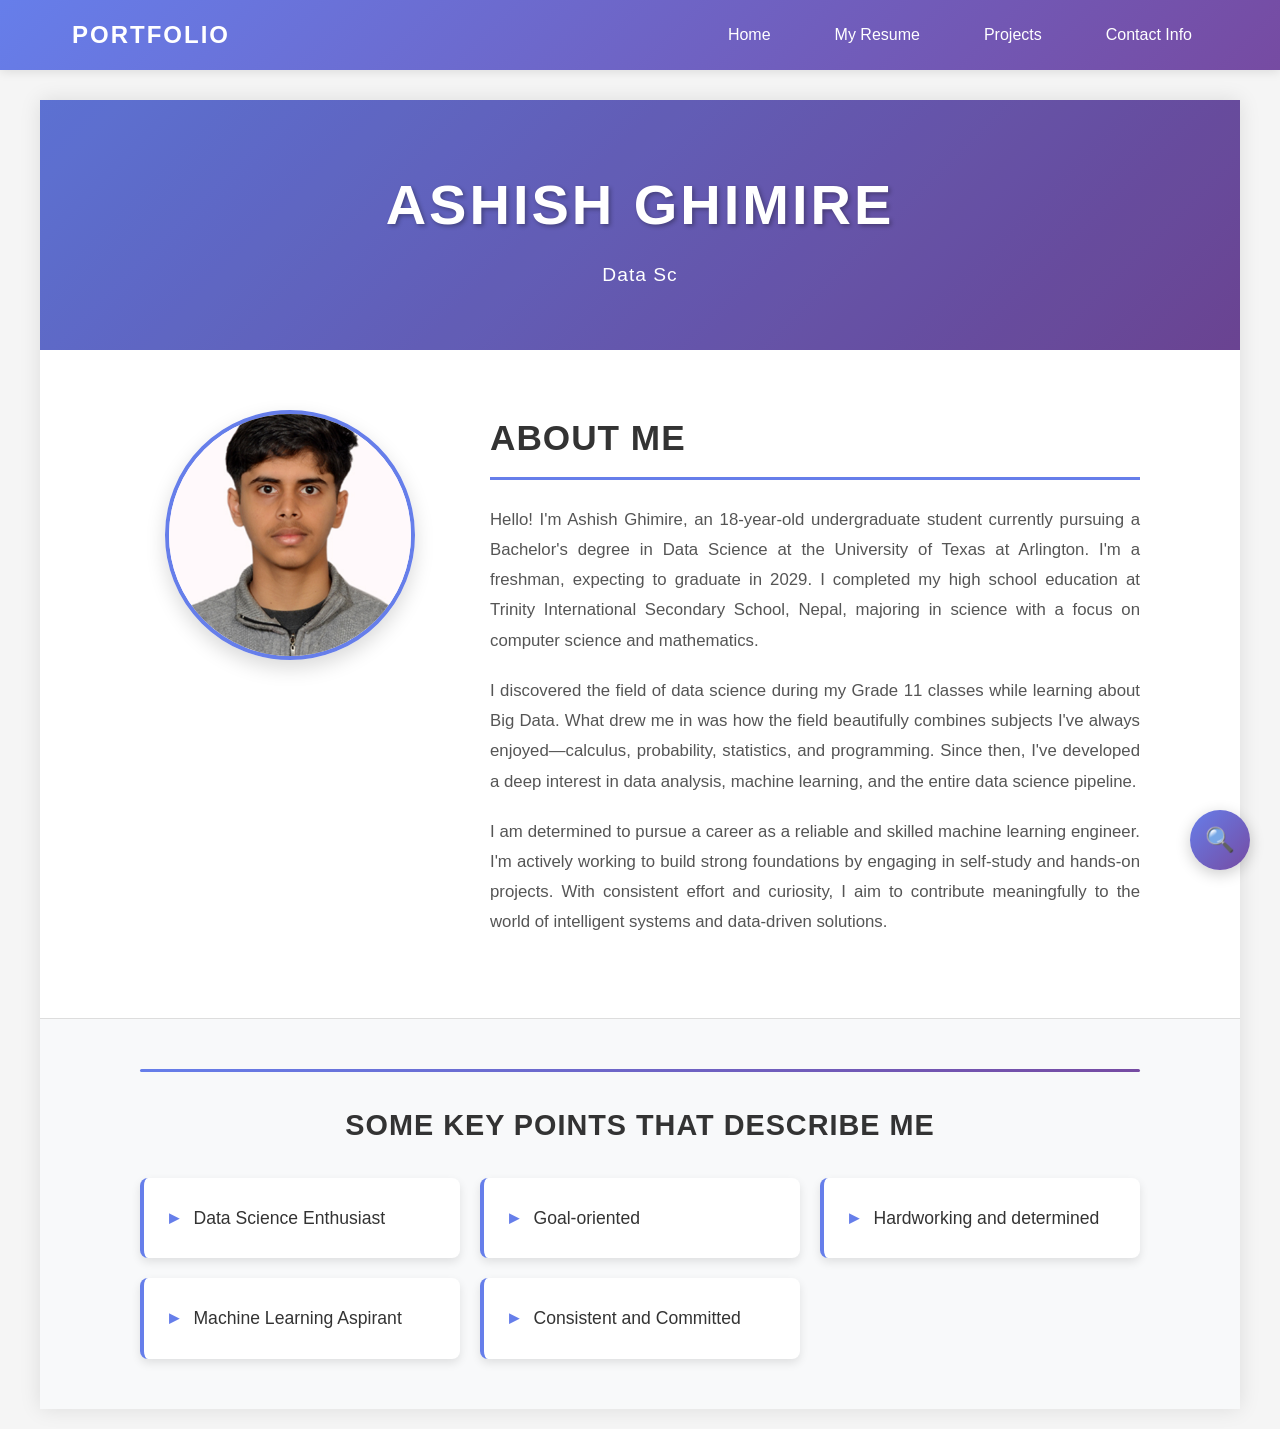
==== index.html @ 13bcf5f8 "Initial Commit" ====
<!DOCTYPE html>
<html lang="en">

<head>
    <meta charset="UTF-8" />
    <meta name="viewport" content="width=device-width, initial-scale=1.0" />
    <title>Portfolio – Ashish Ghimire</title>
    <link rel="stylesheet" href="assets/css/Index.css" />
</head>

<body>
    <!-- Navigation Bar -->
    <nav class="navbar">
        <div class="nav-container">
            <div class="nav-brand">Portfolio</div>
            <ul class="nav-menu">
                <li><a href="home.html">Home</a></li>
                <li><a href="resume.html">My Resume</a></li>
                <li><a href="My_Projects.html">Projects</a></li>
                <li><a href="contact.html">Contact Info</a></li>
            </ul>
        </div>
    </nav>

    <!-- Main Container -->
    <div class="main-container">
        <!-- Hero Section -->
        <div class="hero-section">
            <div class="hero-content">
                <h1 class="hero-title">ASHISH GHIMIRE</h1>
                <p class="hero-subtitle">Data Science Enthusiast & Future Machine Learning Engineer</p>
            </div>
        </div>

        <!-- About Me Section -->
        <div class="about-section">
            <div class="about-container">
                <div class="photo-container">
                    <img src="assets/images/my_photo.jpg" alt="Ashish Ghimire" class="profile-photo" />
                </div>
                <div class="about-content">
                    <h2>About Me</h2>
                    <p>
                        Hello! I'm Ashish Ghimire, an 18-year-old undergraduate student currently pursuing a Bachelor's
                        degree in Data Science at the University of Texas at Arlington. I'm a freshman, expecting to
                        graduate in 2029. I completed my high school education at Trinity International Secondary School,
                        Nepal, majoring in science with a focus on computer science and mathematics.
                    </p>

                    <p>
                        I discovered the field of data science during my Grade 11 classes while learning about Big Data.
                        What drew me in was how the field beautifully combines subjects I've always enjoyed—calculus,
                        probability, statistics, and programming. Since then, I've developed a deep interest in data
                        analysis, machine learning, and the entire data science pipeline.
                    </p>

                    <p>
                        I am determined to pursue a career as a reliable and skilled machine learning engineer. I'm actively
                        working to build strong foundations by engaging in self-study and hands-on projects. With consistent
                        effort and curiosity, I aim to contribute meaningfully to the world of intelligent systems and
                        data-driven solutions.
                    </p>
                </div>
            </div>
        </div>

        <!-- Key Points Section -->
        <div class="key-points-section">
            <div class="key-points-container">
                <div class="section-divider"></div>
                <h3 class="key-points-title">Some Key Points That Describe Me</h3>
                <div class="key-points-grid">
                    <div class="key-point-item">
                        <span>Data Science Enthusiast</span>
                    </div>
                    <div class="key-point-item">
                        <span>Goal-oriented</span>
                    </div>
                    <div class="key-point-item">
                        <span>Hardworking and determined</span>
                    </div>
                    <div class="key-point-item">
                        <span>Machine Learning Aspirant</span>
                    </div>
                    <div class="key-point-item">
                        <span>Consistent and Committed</span>
                    </div>
                </div>
            </div>
        </div>
    </div>

    <!-- Search Functionality -->
    <button class="search-toggle" id="search-toggle">🔍</button>
    <div class="search-container" id="search-box">
        <div class="search-box">
            <button class="search-close" id="search-close">&times;</button>
            <input type="text" class="search-input" id="search-input" placeholder="Search for keywords...">
        </div>
    </div>

    <script src="assets/js/Index.js"></script>
</body>

</html>
---- assets/css/Index.css ----
* {
    margin: 0;
    padding: 0;
    box-sizing: border-box;
}

body {
    font-family: Arial, sans-serif;
    background-color: #f5f5f5;
    line-height: 1.6;
    color: #333;
}

/* Navigation Styles - Matching Resume Page */
.navbar {
    background: linear-gradient(135deg, #667eea 0%, #764ba2 100%);
    box-shadow: 0 2px 10px rgba(0, 0, 0, 0.1);
    position: fixed;
    top: 0;
    width: 100%;
    z-index: 1000;
    padding: 1rem 0;
}

.nav-container {
    max-width: 1200px;
    margin: 0 auto;
    display: flex;
    justify-content: space-between;
    align-items: center;
    padding: 0 2rem;
}

.nav-brand {
    font-size: 1.5rem;
    font-weight: bold;
    color: white;
    text-transform: uppercase;
    letter-spacing: 2px;
}

.nav-menu {
    display: flex;
    list-style: none;
    gap: 2rem;
}

.nav-menu a {
    color: white;
    text-decoration: none;
    font-weight: 500;
    transition: all 0.3s ease;
    padding: 0.5rem 1rem;
    border-radius: 25px;
}

.nav-menu a:hover {
    background: rgba(255, 255, 255, 0.2);
    transform: translateY(-2px);
}

/* Main Container */
.main-container {
    max-width: 1200px;
    margin: 100px auto 20px;
    background: white;
    box-shadow: 0 0 20px rgba(0, 0, 0, 0.1);
    overflow: hidden;
}

/* Header Section */
.hero-section {
    background: linear-gradient(135deg, #667eea 0%, #764ba2 100%);
    color: white;
    padding: 60px 40px;
    text-align: center;
    position: relative;
}

.hero-section::before {
    content: '';
    position: absolute;
    top: 0;
    left: 0;
    right: 0;
    bottom: 0;
    background: rgba(0, 0, 0, 0.1);
}

.hero-content {
    position: relative;
    z-index: 2;
}

.hero-title {
    font-size: 3.5rem;
    font-weight: bold;
    margin-bottom: 10px;
    letter-spacing: 3px;
    text-shadow: 2px 2px 4px rgba(0, 0, 0, 0.3);
}

.hero-subtitle {
    font-size: 1.2rem;
    font-weight: 300;
    letter-spacing: 1px;
}

/* About Me Section */
.about-section {
    padding: 60px 40px;
    background: white;
}

.about-container {
    display: grid;
    grid-template-columns: 300px 1fr;
    gap: 50px;
    align-items: start;
    max-width: 1000px;
    margin: 0 auto;
}

.photo-container {
    display: flex;
    justify-content: center;
}

.profile-photo {
    width: 250px;
    height: 250px;
    border-radius: 50%;
    object-fit: cover;
    border: 4px solid #667eea;
    box-shadow: 0 8px 20px rgba(0, 0, 0, 0.15);
}

.about-content h2 {
    font-size: 2.2rem;
    color: #333;
    margin-bottom: 25px;
    border-bottom: 3px solid #667eea;
    padding-bottom: 10px;
    text-transform: uppercase;
    letter-spacing: 1px;
}

.about-content p {
    font-size: 1.05rem;
    line-height: 1.8;
    margin-bottom: 20px;
    color: #555;
    text-align: justify;
}

/* Key Points Section */
.key-points-section {
    background: #f8f9fa;
    padding: 50px 40px;
    border-top: 1px solid #ddd;
}

.key-points-container {
    max-width: 1000px;
    margin: 0 auto;
}

.section-divider {
    height: 3px;
    background: linear-gradient(135deg, #667eea 0%, #764ba2 100%);
    margin-bottom: 30px;
    border-radius: 2px;
}

.key-points-title {
    font-size: 1.8rem;
    color: #333;
    margin-bottom: 30px;
    text-transform: uppercase;
    letter-spacing: 1px;
    text-align: center;
}

.key-points-grid {
    display: grid;
    grid-template-columns: repeat(auto-fit, minmax(300px, 1fr));
    gap: 20px;
    margin-top: 30px;
}

.key-point-item {
    background: white;
    padding: 25px;
    border-radius: 8px;
    box-shadow: 0 4px 10px rgba(0, 0, 0, 0.1);
    border-left: 4px solid #667eea;
    transition: transform 0.3s ease, box-shadow 0.3s ease;
}

.key-point-item:hover {
    transform: translateY(-3px);
    box-shadow: 0 8px 20px rgba(0, 0, 0, 0.15);
}

.key-point-item::before {
    content: '▸';
    color: #667eea;
    font-size: 1.2rem;
    margin-right: 10px;
    font-weight: bold;
}

.key-point-item span {
    font-size: 1.1rem;
    font-weight: 500;
    color: #333;
}

/* Search Functionality Styles */
.search-container {
    position: fixed;
    top: 0;
    left: 0;
    width: 100%;
    height: 100%;
    background: rgba(0, 0, 0, 0.8);
    display: none;
    justify-content: center;
    align-items: center;
    z-index: 2000;
}

.search-box {
    background: white;
    padding: 30px;
    border-radius: 10px;
    box-shadow: 0 10px 30px rgba(0, 0, 0, 0.3);
    max-width: 500px;
    width: 90%;
}

.search-input {
    width: 100%;
    padding: 15px;
    font-size: 1.1rem;
    border: 2px solid #667eea;
    border-radius: 5px;
    outline: none;
}

.search-close {
    position: absolute;
    top: 15px;
    right: 20px;
    background: none;
    border: none;
    font-size: 1.5rem;
    color: #667eea;
    cursor: pointer;
}

.search-toggle {
    position: fixed;
    bottom: 30px;
    right: 30px;
    background: linear-gradient(135deg, #667eea 0%, #764ba2 100%);
    color: white;
    border: none;
    width: 60px;
    height: 60px;
    border-radius: 50%;
    font-size: 1.5rem;
    cursor: pointer;
    box-shadow: 0 4px 15px rgba(0, 0, 0, 0.2);
    transition: transform 0.3s ease;
}

.search-toggle:hover {
    transform: scale(1.1);
}

/* Responsive Design */
@media (max-width: 768px) {
    .nav-container {
        flex-direction: column;
        gap: 1rem;
        padding: 0 1rem;
    }
    
    .nav-menu {
        gap: 1rem;
    }

    .main-container {
        margin: 120px 10px 20px;
        max-width: none;
    }

    .hero-section {
        padding: 40px 20px;
    }

    .hero-title {
        font-size: 2.5rem;
    }

    .about-container {
        grid-template-columns: 1fr;
        gap: 30px;
        text-align: center;
    }

    .about-section,
    .key-points-section {
        padding: 40px 20px;
    }

    .profile-photo {
        width: 200px;
        height: 200px;
    }

    .about-content h2 {
        font-size: 1.8rem;
    }

    .key-points-grid {
        grid-template-columns: 1fr;
    }
}

@media (max-width: 480px) {
    .hero-title {
        font-size: 2rem;
    }

    .profile-photo {
        width: 180px;
        height: 180px;
    }

    .about-content h2 {
        font-size: 1.5rem;
    }

    .key-points-title {
        font-size: 1.5rem;
    }
}
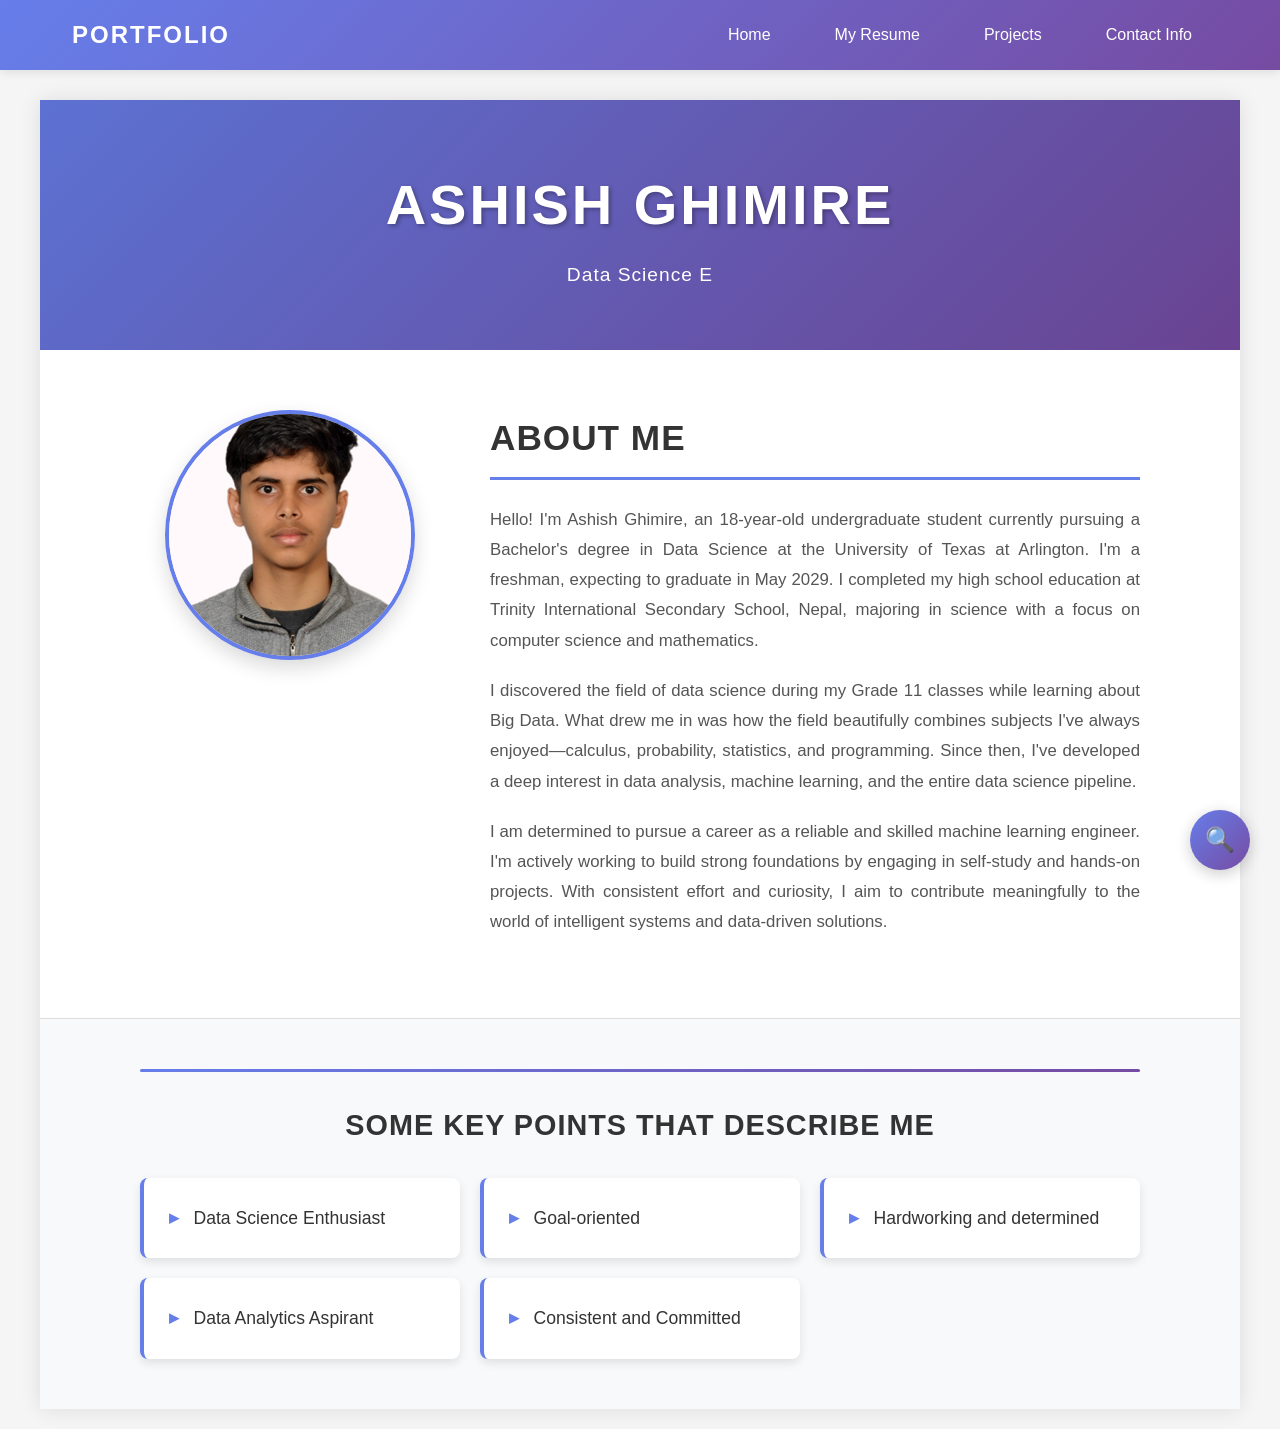
==== commit 934723a9: "Profile Updated" ====
--- a/index.html
+++ b/index.html
@@ -28,7 +28,7 @@
         <div class="hero-section">
             <div class="hero-content">
                 <h1 class="hero-title">ASHISH GHIMIRE</h1>
-                <p class="hero-subtitle">Data Science Enthusiast & Future Machine Learning Engineer</p>
+                <p class="hero-subtitle">Data Science Enthusiast & Aspiring Data Analyst</p>
             </div>
         </div>
 
@@ -43,7 +43,7 @@
                     <p>
                         Hello! I'm Ashish Ghimire, an 18-year-old undergraduate student currently pursuing a Bachelor's
                         degree in Data Science at the University of Texas at Arlington. I'm a freshman, expecting to
-                        graduate in 2029. I completed my high school education at Trinity International Secondary School,
+                        graduate in May 2029. I completed my high school education at Trinity International Secondary School,
                         Nepal, majoring in science with a focus on computer science and mathematics.
                     </p>
 
@@ -80,7 +80,7 @@
                         <span>Hardworking and determined</span>
                     </div>
                     <div class="key-point-item">
-                        <span>Machine Learning Aspirant</span>
+                        <span>Data Analytics Aspirant</span>
                     </div>
                     <div class="key-point-item">
                         <span>Consistent and Committed</span>
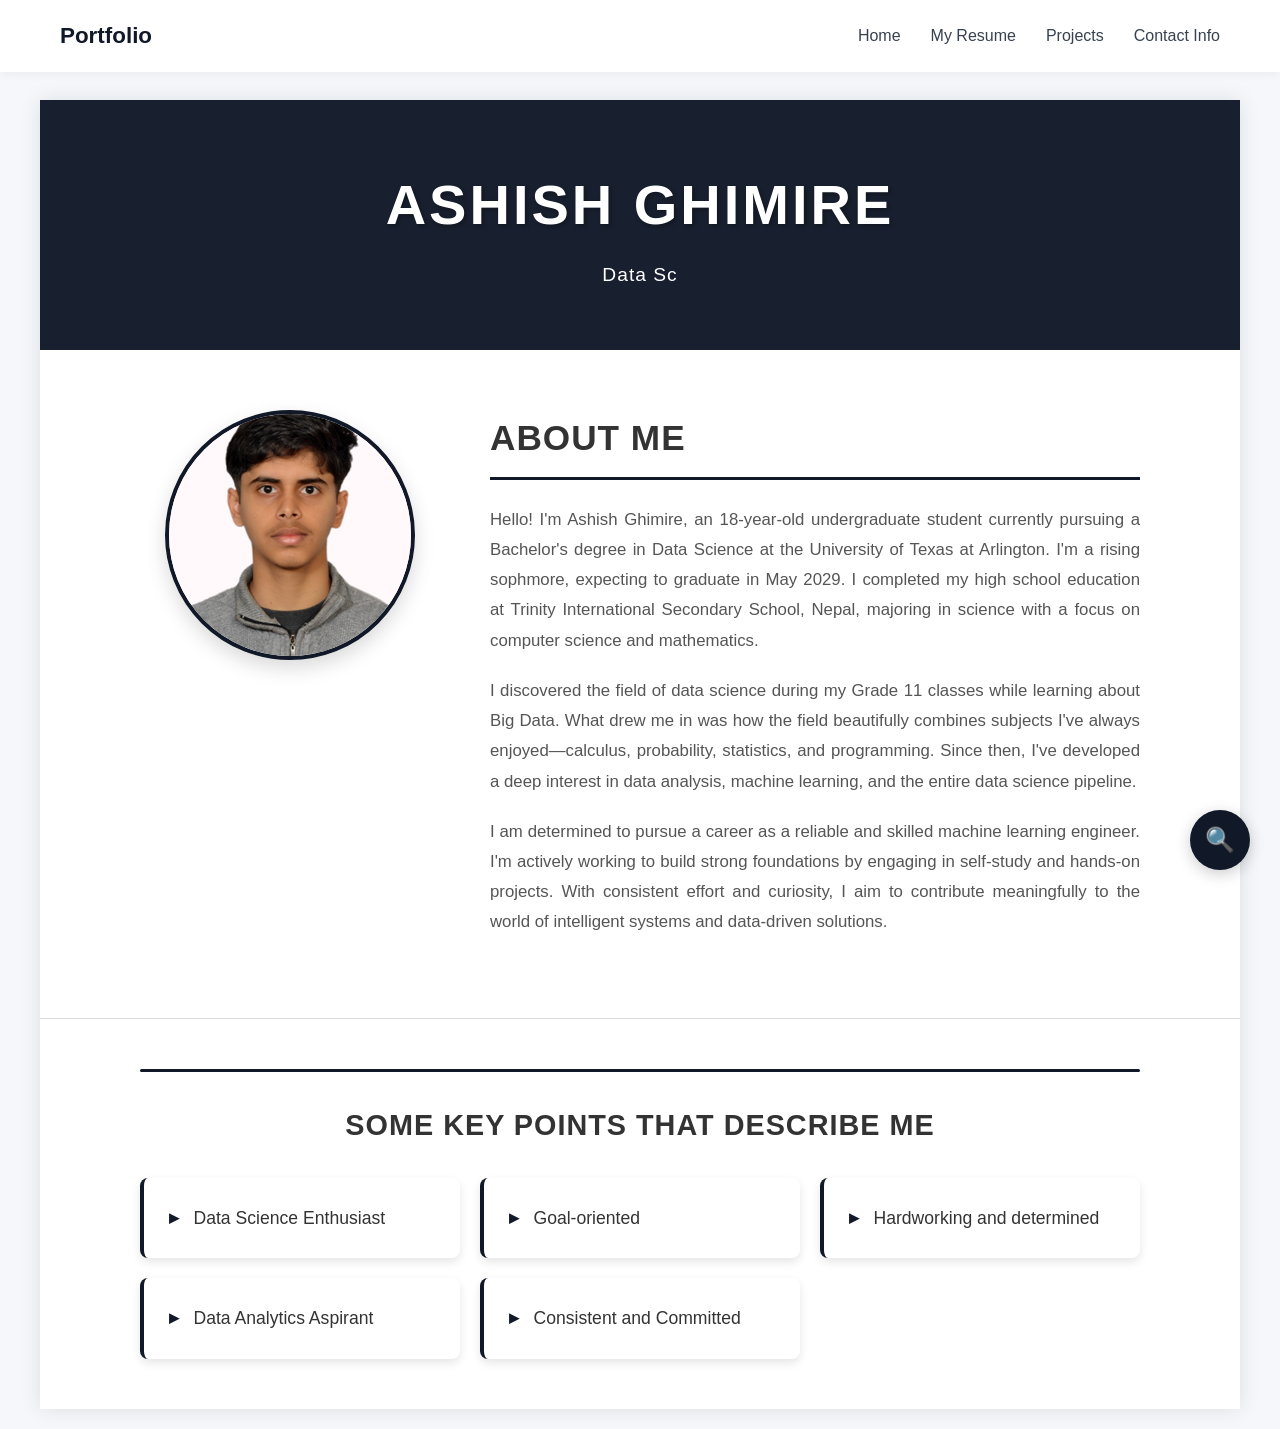
==== commit 6242262b: "Update Resume and Contact" ====
--- a/index.html
+++ b/index.html
@@ -14,7 +14,7 @@
         <div class="nav-container">
             <div class="nav-brand">Portfolio</div>
             <ul class="nav-menu">
-                <li><a href="home.html">Home</a></li>
+                <li><a href="index.html">Home</a></li>
                 <li><a href="resume.html">My Resume</a></li>
                 <li><a href="My_Projects.html">Projects</a></li>
                 <li><a href="contact.html">Contact Info</a></li>
@@ -42,7 +42,7 @@
                     <h2>About Me</h2>
                     <p>
                         Hello! I'm Ashish Ghimire, an 18-year-old undergraduate student currently pursuing a Bachelor's
-                        degree in Data Science at the University of Texas at Arlington. I'm a freshman, expecting to
+                        degree in Data Science at the University of Texas at Arlington. I'm a rising sophmore, expecting to
                         graduate in May 2029. I completed my high school education at Trinity International Secondary School,
                         Nepal, majoring in science with a focus on computer science and mathematics.
                     </p>
--- a/assets/css/Index.css
+++ b/assets/css/Index.css
@@ -5,58 +5,63 @@
 }
 
 body {
-    font-family: Arial, sans-serif;
-    background-color: #f5f5f5;
+    font-family: 'Inter', sans-serif;
+    background-color: #f5f7fb;
     line-height: 1.6;
-    color: #333;
-}
-
-/* Navigation Styles - Matching Resume Page */
+    color: #111827;
+}
+
+/* Navbar */
+
 .navbar {
-    background: linear-gradient(135deg, #667eea 0%, #764ba2 100%);
-    box-shadow: 0 2px 10px rgba(0, 0, 0, 0.1);
+    width: 100%;
+    background-color: white;
     position: fixed;
     top: 0;
-    width: 100%;
+    left: 0;
     z-index: 1000;
-    padding: 1rem 0;
+
+    box-shadow: 0 2px 10px rgba(0,0,0,0.05);
 }
 
 .nav-container {
     max-width: 1200px;
+
     margin: 0 auto;
+
     display: flex;
     justify-content: space-between;
     align-items: center;
-    padding: 0 2rem;
+
+    padding: 18px 20px;
 }
 
 .nav-brand {
-    font-size: 1.5rem;
-    font-weight: bold;
-    color: white;
-    text-transform: uppercase;
-    letter-spacing: 2px;
+    font-size: 1.4rem;
+    font-weight: 700;
 }
 
 .nav-menu {
     display: flex;
+    gap: 30px;
     list-style: none;
-    gap: 2rem;
 }
 
 .nav-menu a {
-    color: white;
     text-decoration: none;
+    color: #374151;
     font-weight: 500;
-    transition: all 0.3s ease;
-    padding: 0.5rem 1rem;
-    border-radius: 25px;
-}
-
-.nav-menu a:hover {
-    background: rgba(255, 255, 255, 0.2);
-    transform: translateY(-2px);
+    transition: 0.25s;
+}
+
+.nav-menu a:hover,
+.nav-menu a.active {
+    color: black;
+}
+
+.navbar.scrolled {
+    background-color: white;
+    box-shadow: 0 2px 10px rgba(0,0,0,0.08);
 }
 
 /* Main Container */
@@ -70,7 +75,7 @@
 
 /* Header Section */
 .hero-section {
-    background: linear-gradient(135deg, #667eea 0%, #764ba2 100%);
+    background: #111827;
     color: white;
     padding: 60px 40px;
     text-align: center;
@@ -84,7 +89,7 @@
     left: 0;
     right: 0;
     bottom: 0;
-    background: rgba(0, 0, 0, 0.1);
+    background: rgba(255,255,255,0.03);
 }
 
 .hero-content {
@@ -131,7 +136,7 @@
     height: 250px;
     border-radius: 50%;
     object-fit: cover;
-    border: 4px solid #667eea;
+    border: 4px solid #111827;
     box-shadow: 0 8px 20px rgba(0, 0, 0, 0.15);
 }
 
@@ -139,7 +144,7 @@
     font-size: 2.2rem;
     color: #333;
     margin-bottom: 25px;
-    border-bottom: 3px solid #667eea;
+    border-bottom: 3px solid #111827;
     padding-bottom: 10px;
     text-transform: uppercase;
     letter-spacing: 1px;
@@ -155,7 +160,7 @@
 
 /* Key Points Section */
 .key-points-section {
-    background: #f8f9fa;
+    background: white;
     padding: 50px 40px;
     border-top: 1px solid #ddd;
 }
@@ -167,7 +172,7 @@
 
 .section-divider {
     height: 3px;
-    background: linear-gradient(135deg, #667eea 0%, #764ba2 100%);
+    background: #111827;
     margin-bottom: 30px;
     border-radius: 2px;
 }
@@ -193,7 +198,7 @@
     padding: 25px;
     border-radius: 8px;
     box-shadow: 0 4px 10px rgba(0, 0, 0, 0.1);
-    border-left: 4px solid #667eea;
+    border-left: 4px solid #111827;
     transition: transform 0.3s ease, box-shadow 0.3s ease;
 }
 
@@ -204,7 +209,7 @@
 
 .key-point-item::before {
     content: '▸';
-    color: #667eea;
+    color: #111827;
     font-size: 1.2rem;
     margin-right: 10px;
     font-weight: bold;
@@ -243,7 +248,7 @@
     width: 100%;
     padding: 15px;
     font-size: 1.1rem;
-    border: 2px solid #667eea;
+    border: 2px solid #111827;
     border-radius: 5px;
     outline: none;
 }
@@ -263,7 +268,7 @@
     position: fixed;
     bottom: 30px;
     right: 30px;
-    background: linear-gradient(135deg, #667eea 0%, #764ba2 100%);
+    background: #111827;
     color: white;
     border: none;
     width: 60px;
